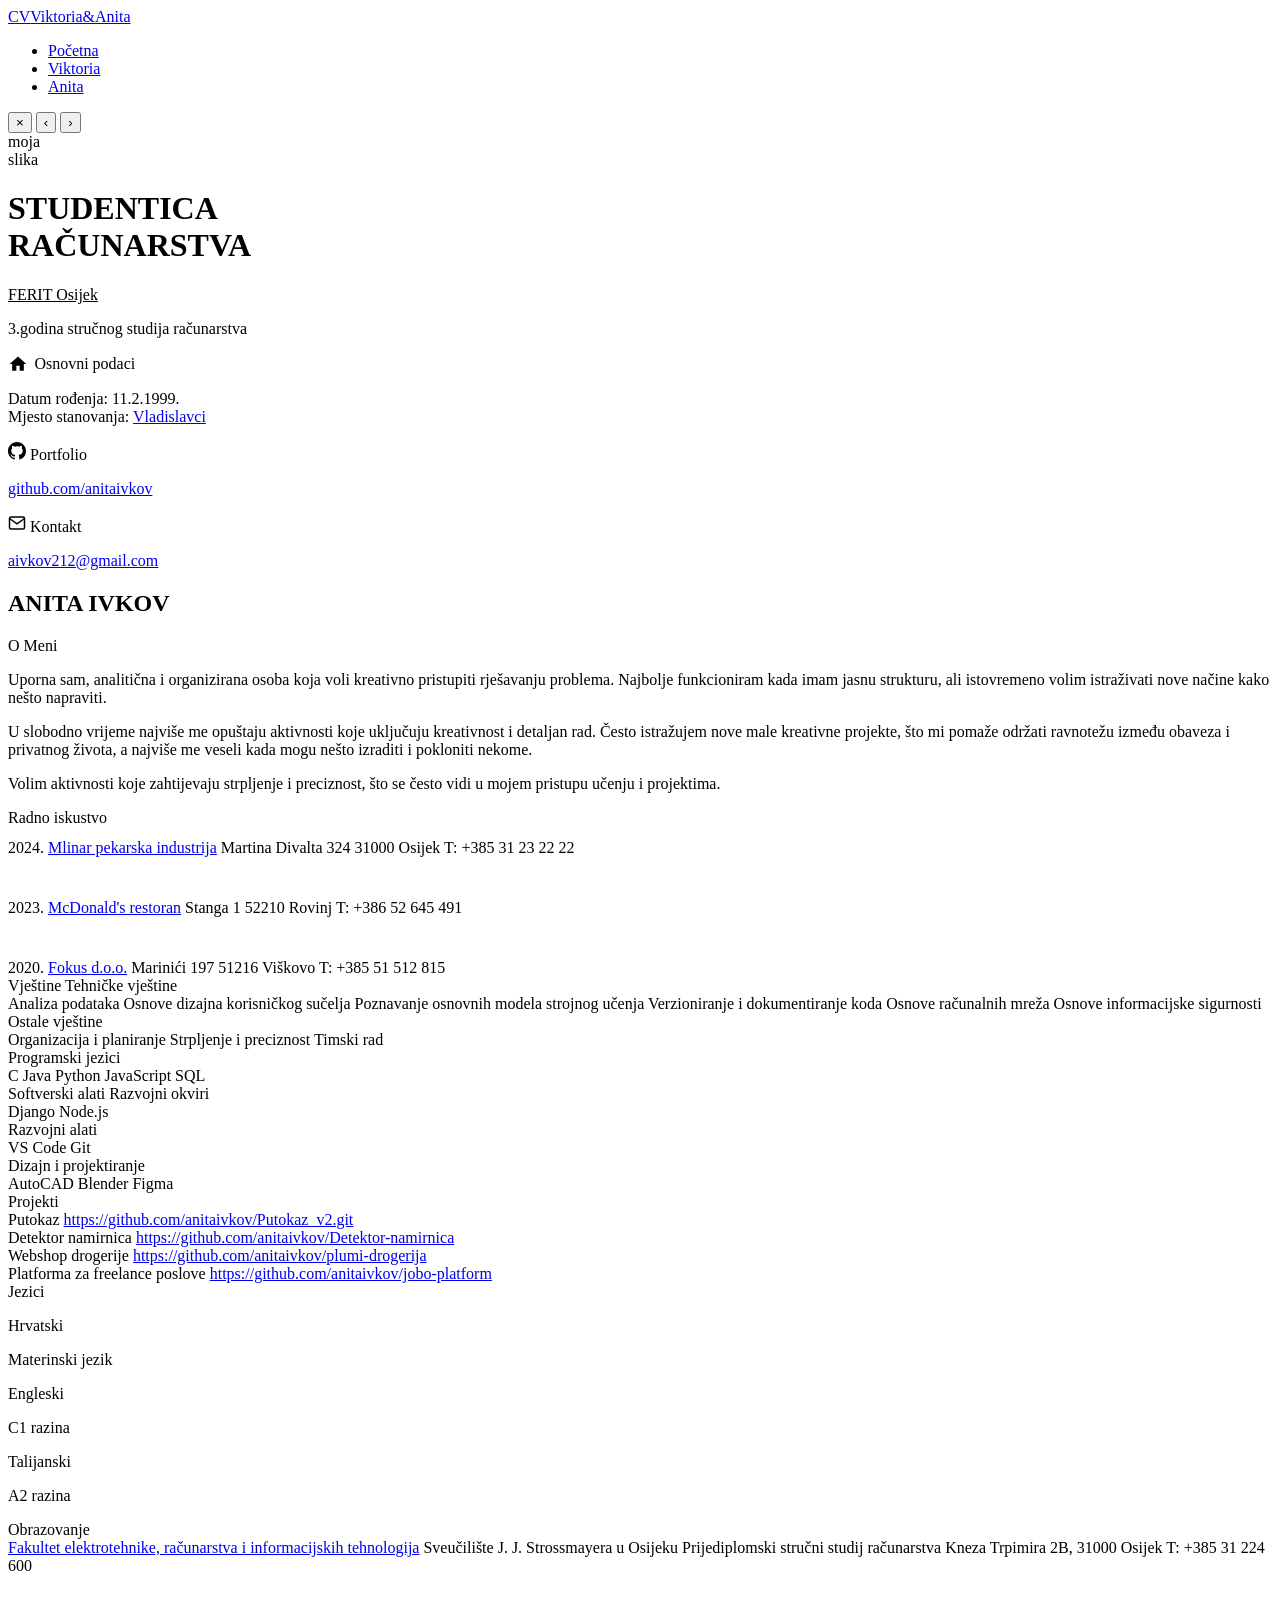
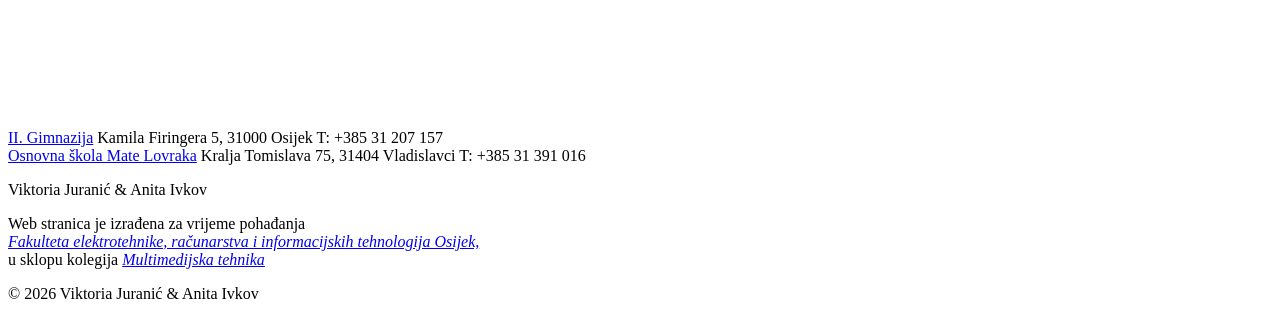
==== anita.html @ a688e369 "Add files via upload" ====
<!DOCTYPE html>
<html lang="hr">
<head>
    <meta charset="UTF-8">
    <meta name="viewport" content="width=device-width, initial-scale=1.0">
    <meta name="description" content="Anita Ivkov – portfolio, studentica FERIT Osijek">
    <title>Anita Ivkov – Portfolio</title>
    <link rel="icon" type="image/svg+xml" href="data:image/svg+xml,%3Csvg xmlns='http://www.w3.org/2000/svg' viewBox='0 0 32 32'%3E%3Crect width='32' height='32' rx='7' fill='%233D315B'/%3E%3Ctext x='50%25' y='50%25' dominant-baseline='central' text-anchor='middle' font-family='Arial Black,Arial,sans-serif' font-weight='900' font-size='13' fill='%23F8F991'%3ECV%3C/text%3E%3C/svg%3E">
    <link rel="stylesheet" href="css/style.css">
</head>
<body class="cv-body">

<nav class="navbar">
  <div class="container">
    <a href="index.html" class="nav-brand">CV<span>Viktoria&amp;Anita</span></a>
    <ul class="nav-links">
      <li><a href="index.html" >Početna</a></li>
      <li><a href="viktoria.html" >Viktoria</a></li>
      <li><a href="anita.html" class="active">Anita</a></li>
    </ul>
  </div>
</nav>

<!-- LIGHTBOX -->
<div id="lightbox" role="dialog" aria-label="Uvećana slika" aria-modal="true">
    <button id="lightbox-close" title="Zatvori (Esc)">×</button>
    <button id="lightbox-prev" title="Prethodna slika (←)">&#8249;</button>
    <button id="lightbox-next" title="Sljedeća slika (→)">&#8250;</button>
    <img id="lightbox-img" src="" alt="">
    <div id="lightbox-counter"></div>
</div>


<div class="cv-page">
  <div class="container">

    <!-- HERO KARTICA  -->
    <div class="cv-hero-card">

      <!-- Slika -->
      <div class="cv-hero-img-col">
        <div class="cv-img-placeholder"
             aria-label="Profilna fotografija">
          <img src="img/anita/profilna.png" alt="Anita Ivkov – profilna fotografija"
               onerror="this.style.display='none';this.parentElement.insertAdjacentHTML('beforeend','moja<br>slika')">
        </div>
      </div>

      <!-- Naslov i studij -->
      <div class="cv-hero-mid-col">
        <h1 class="cv-hero-title">STUDENTICA<br>RAČUNARSTVA</h1>
        <p class="cv-hero-school"><a href="https://www.ferit.unios.hr/" target="_blank" rel="noopener" style="color:inherit;">FERIT Osijek</a></p>
        <p class="cv-hero-program">3.godina stručnog studija računarstva</p>
      </div>

      <!-- Osnovni podaci + kontakt -->
      <div class="cv-hero-right-col">
        <div class="cv-infobox">
          <span class="cv-infobox-label" style="display:flex;align-items:center;gap:.4rem;"><svg xmlns="http://www.w3.org/2000/svg" width="20" height="20" viewBox="0 0 24 24" fill="currentColor" aria-hidden="true"><path d="M10 20v-6h4v6h5v-8h3L12 3 2 12h3v8z"/></svg>Osnovni podaci</span>
          <p class="cv-infobox-text">
            Datum rođenja: 11.2.1999.<br>
            Mjesto stanovanja: <a href="https://opcina-vladislavci.hr/" target="_blank" rel="noopener">Vladislavci</a>
          </p>
        </div>
        <div class="cv-contact-row">
          <div class="cv-contact-box">
            <p class="cv-contact-box-label">
              <svg xmlns="http://www.w3.org/2000/svg" width="18" height="18" viewBox="0 0 24 24" fill="currentColor" aria-hidden="true"><path d="M12 0C5.37 0 0 5.37 0 12c0 5.3 3.44 9.8 8.2 11.38.6.11.82-.26.82-.58v-2.02c-3.34.72-4.04-1.61-4.04-1.61-.55-1.39-1.34-1.76-1.34-1.76-1.09-.74.08-.73.08-.73 1.2.08 1.84 1.24 1.84 1.24 1.07 1.83 2.8 1.3 3.49 1 .1-.78.42-1.3.76-1.6-2.67-.3-5.47-1.33-5.47-5.93 0-1.31.47-2.38 1.24-3.22-.14-.3-.54-1.52.1-3.18 0 0 1.01-.32 3.3 1.23a11.5 11.5 0 0 1 3-.4c1.02.01 2.04.14 3 .4 2.28-1.55 3.29-1.23 3.29-1.23.65 1.66.24 2.88.12 3.18.77.84 1.23 1.91 1.23 3.22 0 4.61-2.81 5.63-5.48 5.92.43.37.81 1.1.81 2.22v3.29c0 .32.21.7.82.58A12.01 12.01 0 0 0 24 12C24 5.37 18.63 0 12 0z"/></svg>
              Portfolio
            </p>
            <a href="https://github.com/anitaivkov" target="_blank" rel="noopener">github.com/anitaivkov</a>
          </div>
          <div class="cv-contact-box">
            <p class="cv-contact-box-label">
              <svg xmlns="http://www.w3.org/2000/svg" width="18" height="18" viewBox="0 0 24 24" fill="none" stroke="currentColor" stroke-width="2" aria-hidden="true"><path d="M4 4h16c1.1 0 2 .9 2 2v12c0 1.1-.9 2-2 2H4c-1.1 0-2-.9-2-2V6c0-1.1.9-2 2-2z"/><polyline points="22,6 12,13 2,6"/></svg>
              Kontakt
            </p>
            <a href="mailto:aivkov212@gmail.com">aivkov212@gmail.com</a>
          </div>
        </div>
      </div>

    </div><!-- /cv-hero-card -->

    <!-- IME  -->
    <h2 class="cv-big-name">ANITA IVKOV</h2>

    <div class="cv-two-col" style="align-items: stretch;">

      <!-- Lijeva kolona -->
      <div class="cv-stack">

        <div class="cv-card cv-card-indigo">
          <span class="cv-card-title">O Meni</span>
          <p class="cv-bio">
            Uporna sam, analitična i organizirana osoba koja voli
            kreativno pristupiti rješavanju problema. Najbolje
            funkcioniram kada imam jasnu strukturu, ali istovremeno
            volim istraživati nove načine kako nešto napraviti.
          </p>
          <p class="cv-bio">
            U slobodno vrijeme najviše me opuštaju aktivnosti koje
            uključuju kreativnost i detaljan rad. Često istražujem
            nove male kreativne projekte, što mi pomaže održati
            ravnotežu između obaveza i privatnog života, a najviše
            me veseli kada mogu nešto izraditi i pokloniti nekome.
          </p>
          <p class="cv-bio">
            Volim aktivnosti koje zahtijevaju strpljenje i preciznost,
            što se često vidi u mojem pristupu učenju i projektima.
          </p>
        </div>

        <div class="cv-card" style="flex: 2; display:flex; flex-direction:column;">
          <span class="cv-card-title">Radno iskustvo</span>
          <div class="cv-timeline" style="flex:1; display:flex; flex-direction:column; justify-content:flex-start; gap:2.6rem; padding-top:.8rem;">
            <div class="cv-tl-item">
              <span class="cv-tl-year">2024.</span>
              <span class="cv-tl-name"><a href="https://mlinar.hr/hr" target="_blank" rel="noopener">Mlinar pekarska industrija</a></span>
              <span class="cv-tl-sub">Martina Divalta 324</span>
              <span class="cv-tl-sub">31000 Osijek</span>
              <span class="cv-tl-sub">T: +385 31 23 22 22</span>
            </div>
            <div class="cv-tl-item">
              <span class="cv-tl-year">2023.</span>
              <span class="cv-tl-name"><a href="https://www.mcdonalds.com/hr/hr-hr.html" target="_blank" rel="noopener">McDonald's restoran</a></span>
              <span class="cv-tl-sub">Stanga 1</span>
              <span class="cv-tl-sub">52210 Rovinj</span>
              <span class="cv-tl-sub">T: +386 52 645 491</span>
            </div>
            <div class="cv-tl-item">
              <span class="cv-tl-year">2020.</span>
              <span class="cv-tl-name"><a href="https://www.fokus.hr/" target="_blank" rel="noopener">Fokus d.o.o.</a></span>
              <span class="cv-tl-sub">Marinići 197</span>
              <span class="cv-tl-sub">51216 Viškovo</span>
              <span class="cv-tl-sub">T: +385 51 512 815</span>
            </div>
          </div>
        </div>

        <div class="cv-card cv-card-lime" style="flex: 1;">
          <span class="cv-card-title">Vještine</span>
          <span class="cv-group">Tehničke vještine</span>
          <div class="cv-pills">
            <span class="cv-pill">Analiza podataka</span>
            <span class="cv-pill">Osnove dizajna korisničkog sučelja</span>
            <span class="cv-pill">Poznavanje osnovnih modela strojnog učenja</span>
            <span class="cv-pill">Verzioniranje i dokumentiranje koda</span>
            <span class="cv-pill">Osnove računalnih mreža</span>
            <span class="cv-pill">Osnove informacijske sigurnosti</span>
          </div>
          <span class="cv-group">Ostale vještine</span>
          <div class="cv-pills">
            <span class="cv-pill">Organizacija i planiranje</span>
            <span class="cv-pill">Strpljenje i preciznost</span>
            <span class="cv-pill">Timski rad</span>
          </div>
        </div>

      </div><!-- /lijeva kolona -->

      <!-- Desna kolona -->
      <div class="cv-stack">

        <div class="cv-card cv-card-lime">
          <span class="cv-card-title">Programski jezici</span>
          <div class="cv-pills">
            <span class="cv-pill">C</span>
            <span class="cv-pill">Java</span>
            <span class="cv-pill">Python</span>
            <span class="cv-pill">JavaScript</span>
            <span class="cv-pill">SQL</span>
          </div>
        </div>

        <div class="cv-card cv-card-olive">
          <span class="cv-card-title">Softverski alati</span>
          <span class="cv-group">Razvojni okviri</span>
          <div class="cv-pills">
            <span class="cv-pill">Django</span>
            <span class="cv-pill">Node.js</span>
          </div>
          <span class="cv-group">Razvojni alati</span>
          <div class="cv-pills">
            <span class="cv-pill">VS Code</span>
            <span class="cv-pill">Git</span>
          </div>
          <span class="cv-group">Dizajn i projektiranje</span>
          <div class="cv-pills">
            <span class="cv-pill">AutoCAD</span>
            <span class="cv-pill">Blender</span>
            <span class="cv-pill">Figma</span>
          </div>
        </div>

        <div class="cv-card cv-card-dusk">
          <span class="cv-card-title">Projekti</span>
          <div class="cv-projects">
            <div>
              <span class="cv-proj-badge">Putokaz</span>
              <a class="cv-proj-url" href="https://github.com/anitaivkov/Putokaz_v2.git" target="_blank" rel="noopener">https://github.com/anitaivkov/Putokaz_v2.git</a>
              <img src="img/anita/proj_putokaz.jpg" data-full="img/anita/proj_putokaz.jpg"
                   data-group="putokaz"
                   alt="Putokaz – screenshot" class="gallery-img cv-proj-img" loading="lazy"
                   onerror="this.style.display='none'">
            </div>
            <div>
              <span class="cv-proj-badge">Detektor namirnica</span>
              <a class="cv-proj-url" href="https://github.com/anitaivkov/Detektor-namirnica" target="_blank" rel="noopener">https://github.com/anitaivkov/Detektor-namirnica</a>
              <div class="cv-proj-imgs">
                <img src="img/anita/proj_detektor1.png" data-full="img/anita/proj_detektor1.png"
                     data-group="detektor"
                     alt="Detektor namirnica – screenshot 1" class="gallery-img cv-proj-img" loading="lazy"
                     onerror="this.style.display='none'">
                <img src="img/anita/proj_detektor2.png" data-full="img/anita/proj_detektor2.png"
                     data-group="detektor"
                     alt="Detektor namirnica – screenshot 2" class="gallery-img cv-proj-img" loading="lazy"
                     onerror="this.style.display='none'">
                <img src="img/anita/proj_detektor3.png" data-full="img/anita/proj_detektor3.png"
                     data-group="detektor"
                     alt="Detektor namirnica – screenshot 3" class="gallery-img cv-proj-img" loading="lazy"
                     onerror="this.style.display='none'">
              </div>
            </div>
            <div>
              <span class="cv-proj-badge">Webshop drogerije</span>
              <a class="cv-proj-url" href="https://github.com/anitaivkov/plumi-drogerija" target="_blank" rel="noopener">https://github.com/anitaivkov/plumi-drogerija</a>
              <div class="cv-proj-imgs">
                <img src="img/anita/proj_webshop1.gif" data-full="img/anita/proj_webshop1.gif"
                     data-group="webshop"
                     alt="Webshop drogerije – screenshot 1" class="gallery-img cv-proj-img" loading="lazy"
                     onerror="this.style.display='none'">
                <img src="img/anita/proj_webshop2.gif" data-full="img/anita/proj_webshop2.gif"
                     data-group="webshop"
                     alt="Webshop drogerije – screenshot 2" class="gallery-img cv-proj-img" loading="lazy"
                     onerror="this.style.display='none'">
                <img src="img/anita/proj_webshop3.gif" data-full="img/anita/proj_webshop3.gif"
                     data-group="webshop"
                     alt="Webshop drogerije – screenshot 3" class="gallery-img cv-proj-img" loading="lazy"
                     onerror="this.style.display='none'">
              </div>
            </div>
            <div>
              <span class="cv-proj-badge">Platforma za freelance poslove</span>
              <a class="cv-proj-url" href="https://github.com/anitaivkov/jobo-platform" target="_blank" rel="noopener">https://github.com/anitaivkov/jobo-platform</a>
              <div class="cv-proj-imgs">
                <img src="img/anita/proj_jobo1.webp" data-full="img/anita/proj_jobo1.webp"
                     data-group="jobo"
                     alt="Jobo – screenshot 1" class="gallery-img cv-proj-img" loading="lazy"
                     onerror="this.style.display='none'">
                <img src="img/anita/proj_jobo2.webp" data-full="img/anita/proj_jobo2.webp"
                     data-group="jobo"
                     alt="Jobo – screenshot 2" class="gallery-img cv-proj-img" loading="lazy"
                     onerror="this.style.display='none'">
                <img src="img/anita/proj_jobo3.webp" data-full="img/anita/proj_jobo3.webp"
                     data-group="jobo"
                     alt="Jobo – screenshot 3" class="gallery-img cv-proj-img" loading="lazy"
                     onerror="this.style.display='none'">
              </div>
            </div>
          </div>
        </div>

        <div class="cv-card cv-card-olive" style="flex: 1;">
          <span class="cv-card-title">Jezici</span>
          <div class="cv-langs">
            <div class="cv-lang">
              <p class="cv-lang-name">Hrvatski</p>
              <p class="cv-lang-level">Materinski jezik</p>
            </div>
            <div class="cv-lang">
              <p class="cv-lang-name">Engleski</p>
              <p class="cv-lang-level">C1 razina</p>
            </div>
            <div class="cv-lang">
              <p class="cv-lang-name">Talijanski</p>
              <p class="cv-lang-level">A2 razina</p>
            </div>
          </div>
        </div>

      </div><!-- /desna kolona -->

    </div><!-- /cv-two-col -->

    <div class="cv-card">
      <span class="cv-card-title">Obrazovanje</span>
      <div class="cv-timeline">

        <div class="cv-tl-item">
          <span class="cv-tl-name"><a href="https://www.ferit.unios.hr/" target="_blank" rel="noopener">Fakultet elektrotehnike, računarstva i informacijskih tehnologija</a></span>
          <span class="cv-tl-name-gray">Sveučilište J. J. Strossmayera u Osijeku</span>
          <span class="cv-tl-sub">Prijediplomski stručni studij računarstva</span>
          <span class="cv-tl-sub">Kneza Trpimira 2B, 31000 Osijek</span>
          <span class="cv-tl-sub">T: +385 31 224 600</span>
          <div class="cv-tl-video">
            <div class="video-wrapper">
              <iframe src="https://www.youtube.com/embed/aRh134YM5xc?si=hfvJFSzWFa-Pr-2v" title="YouTube video player" frameborder="0" allow="accelerometer; autoplay; clipboard-write; encrypted-media; gyroscope; picture-in-picture; web-share" referrerpolicy="strict-origin-when-cross-origin" allowfullscreen></iframe>
            </div>
          </div>
        </div>

        <div class="cv-tl-item">
          <span class="cv-tl-name"><a href="https://gimnazija-druga-os.skole.hr/" target="_blank" rel="noopener">II. Gimnazija</a></span>
          <span class="cv-tl-sub">Kamila Firingera 5, 31000 Osijek</span>
          <span class="cv-tl-sub">T: +385 31 207 157</span>
          <img src="img/anita/gimnazija.jpg" data-full="img/anita/gimnazija.jpg"
               data-group="gimnazija"
               alt="II. Gimnazija Osijek" class="gallery-img cv-tl-img" loading="lazy"
               style="max-height: 700px;"
               onerror="this.style.display='none'">
        </div>

        <div class="cv-tl-item">
          <span class="cv-tl-name"><a href="https://os-mlovraka-vladislavci.skole.hr/" target="_blank" rel="noopener">Osnovna škola Mate Lovraka</a></span>
          <span class="cv-tl-sub">Kralja Tomislava 75, 31404 Vladislavci</span>
          <span class="cv-tl-sub">T: +385 31 391 016</span>
          <img src="img/anita/osnovna.jpg" data-full="img/anita/osnovna.jpg"
               data-group="osnovna"
               alt="OŠ Mate Lovraka Vladislavci" class="gallery-img cv-tl-img" loading="lazy"
               onerror="this.style.display='none'">
        </div>

      </div>
    </div><!-- /obrazovanje -->

  </div><!-- /container -->
</div><!-- /cv-page -->

<footer class="footer">
  <div class="container">
    <div class="footer-inner">
      <p class="footer-name">Viktoria Juranić &amp; Anita Ivkov</p>
      <p class="footer-info">
        Web stranica je izrađena za vrijeme pohađanja
        <br><a href="https://www.ferit.unios.hr" target="_blank" rel="noopener">
            <em>Fakulteta elektrotehnike, računarstva i informacijskih tehnologija Osijek, </em></a>
        <br>u sklopu kolegija
            <a href="https://www.ferit.unios.hr/upisi-i-studijski-programi/strucni-prijediplomski-studij#racunarstvo#SR6-02"
            target="_blank" rel="noopener"><em>Multimedijska tehnika</em></a>
      </p>
      <p class="footer-copy">&copy; 2026 Viktoria Juranić &amp; Anita Ivkov</p>
    </div>
  </div>
</footer>

<script src="js/main.js"></script>
</body>
</html>
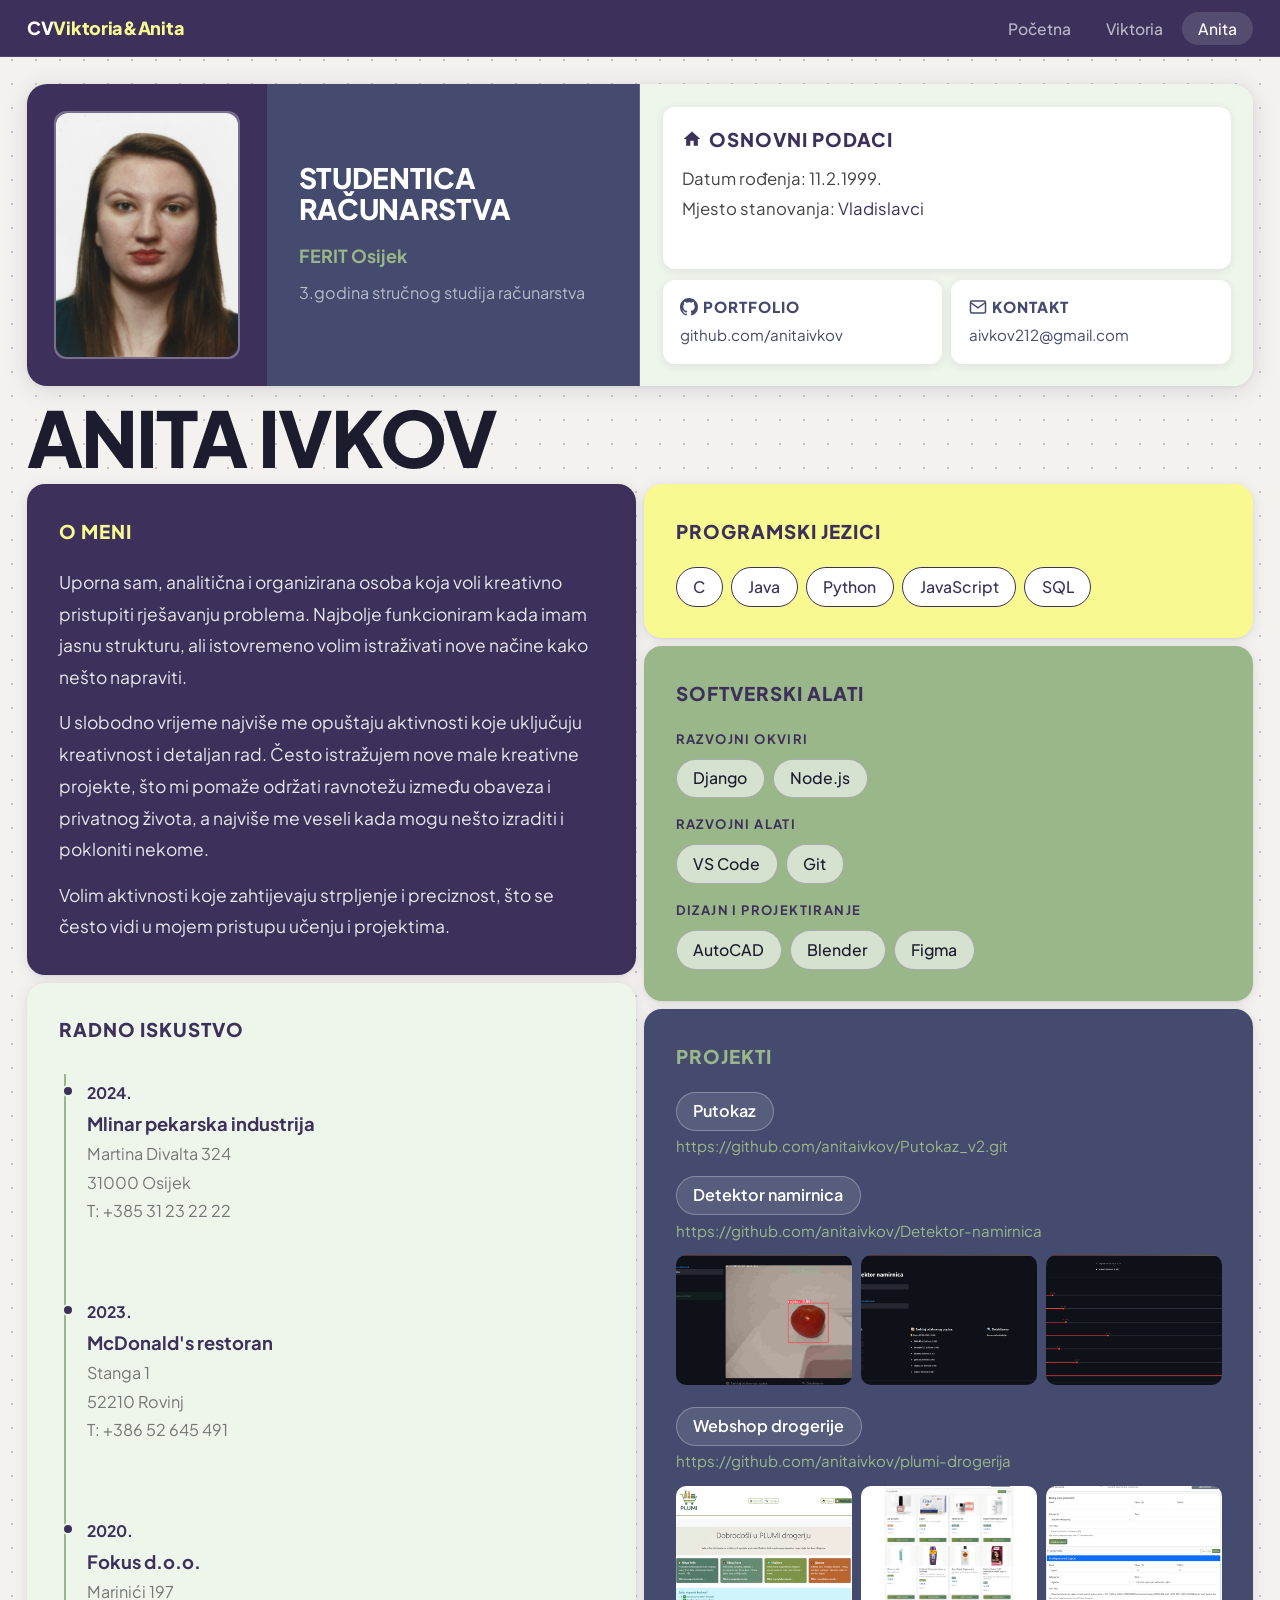
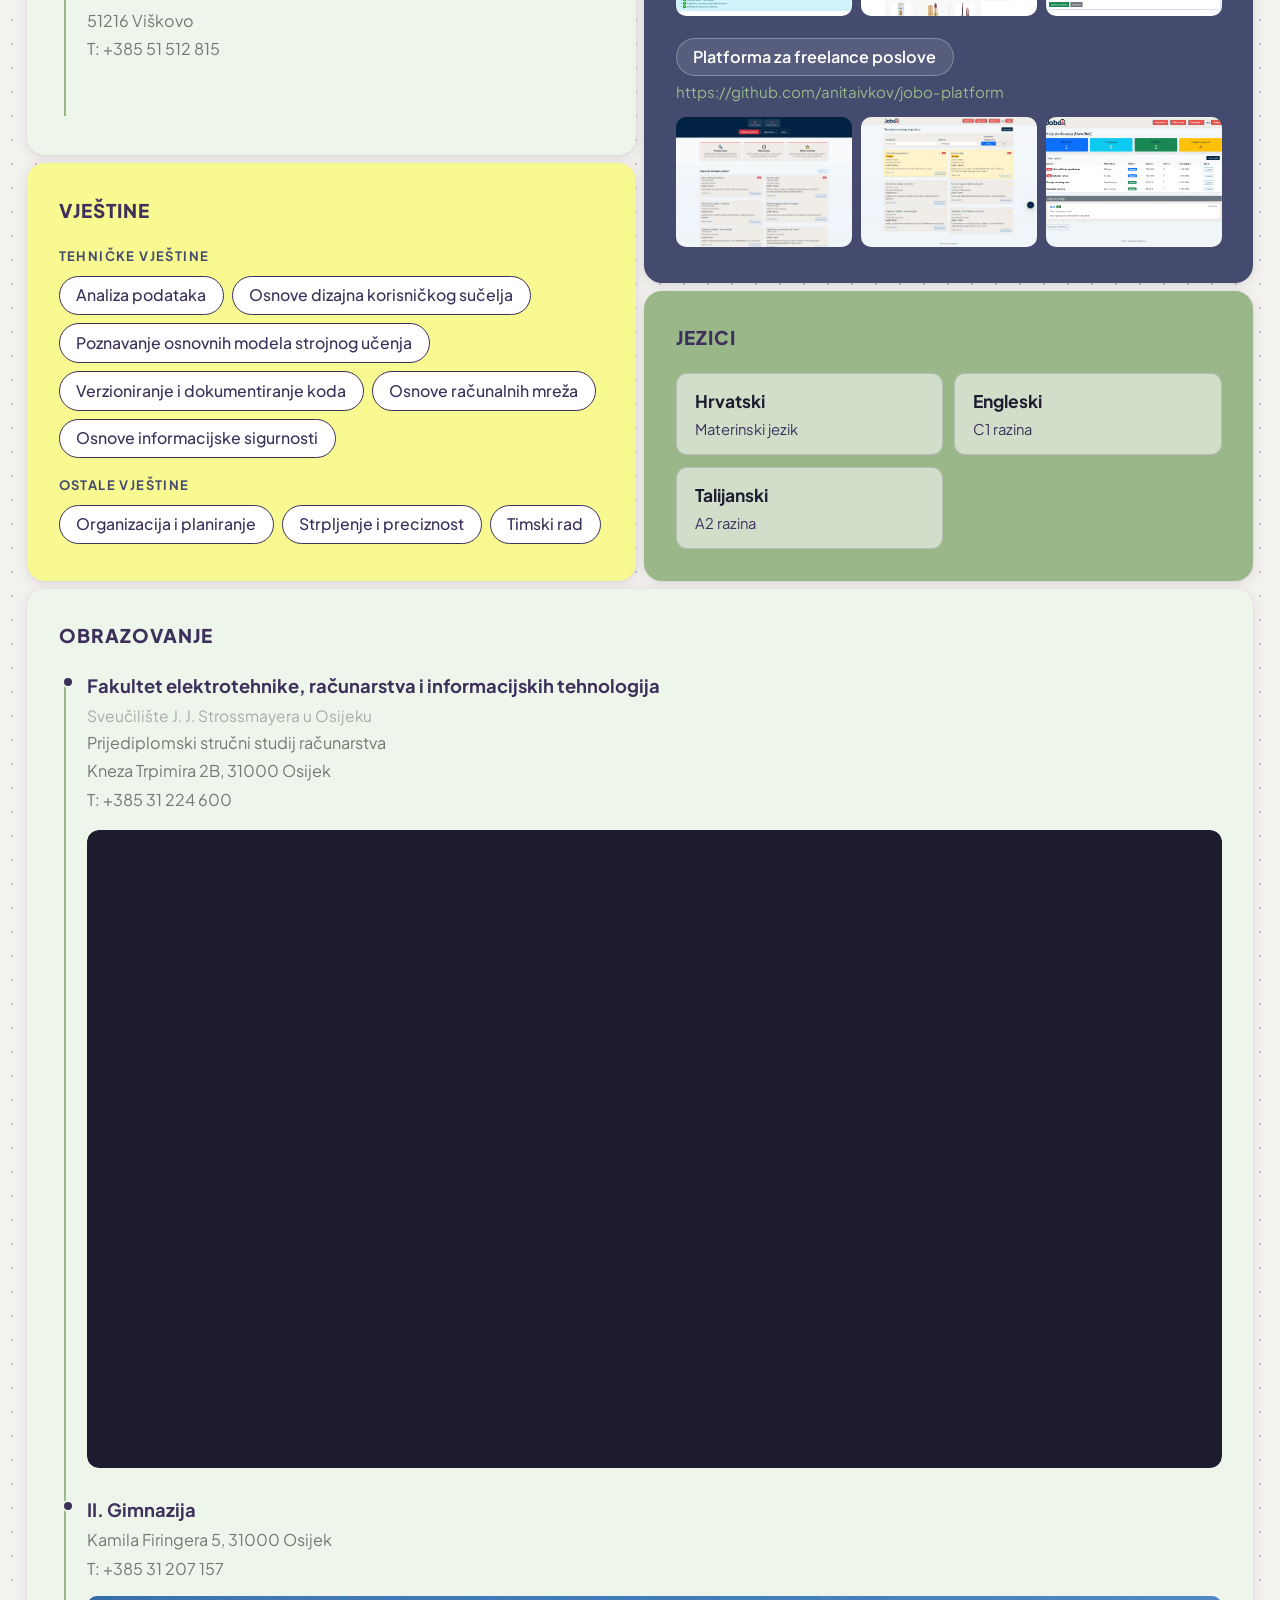
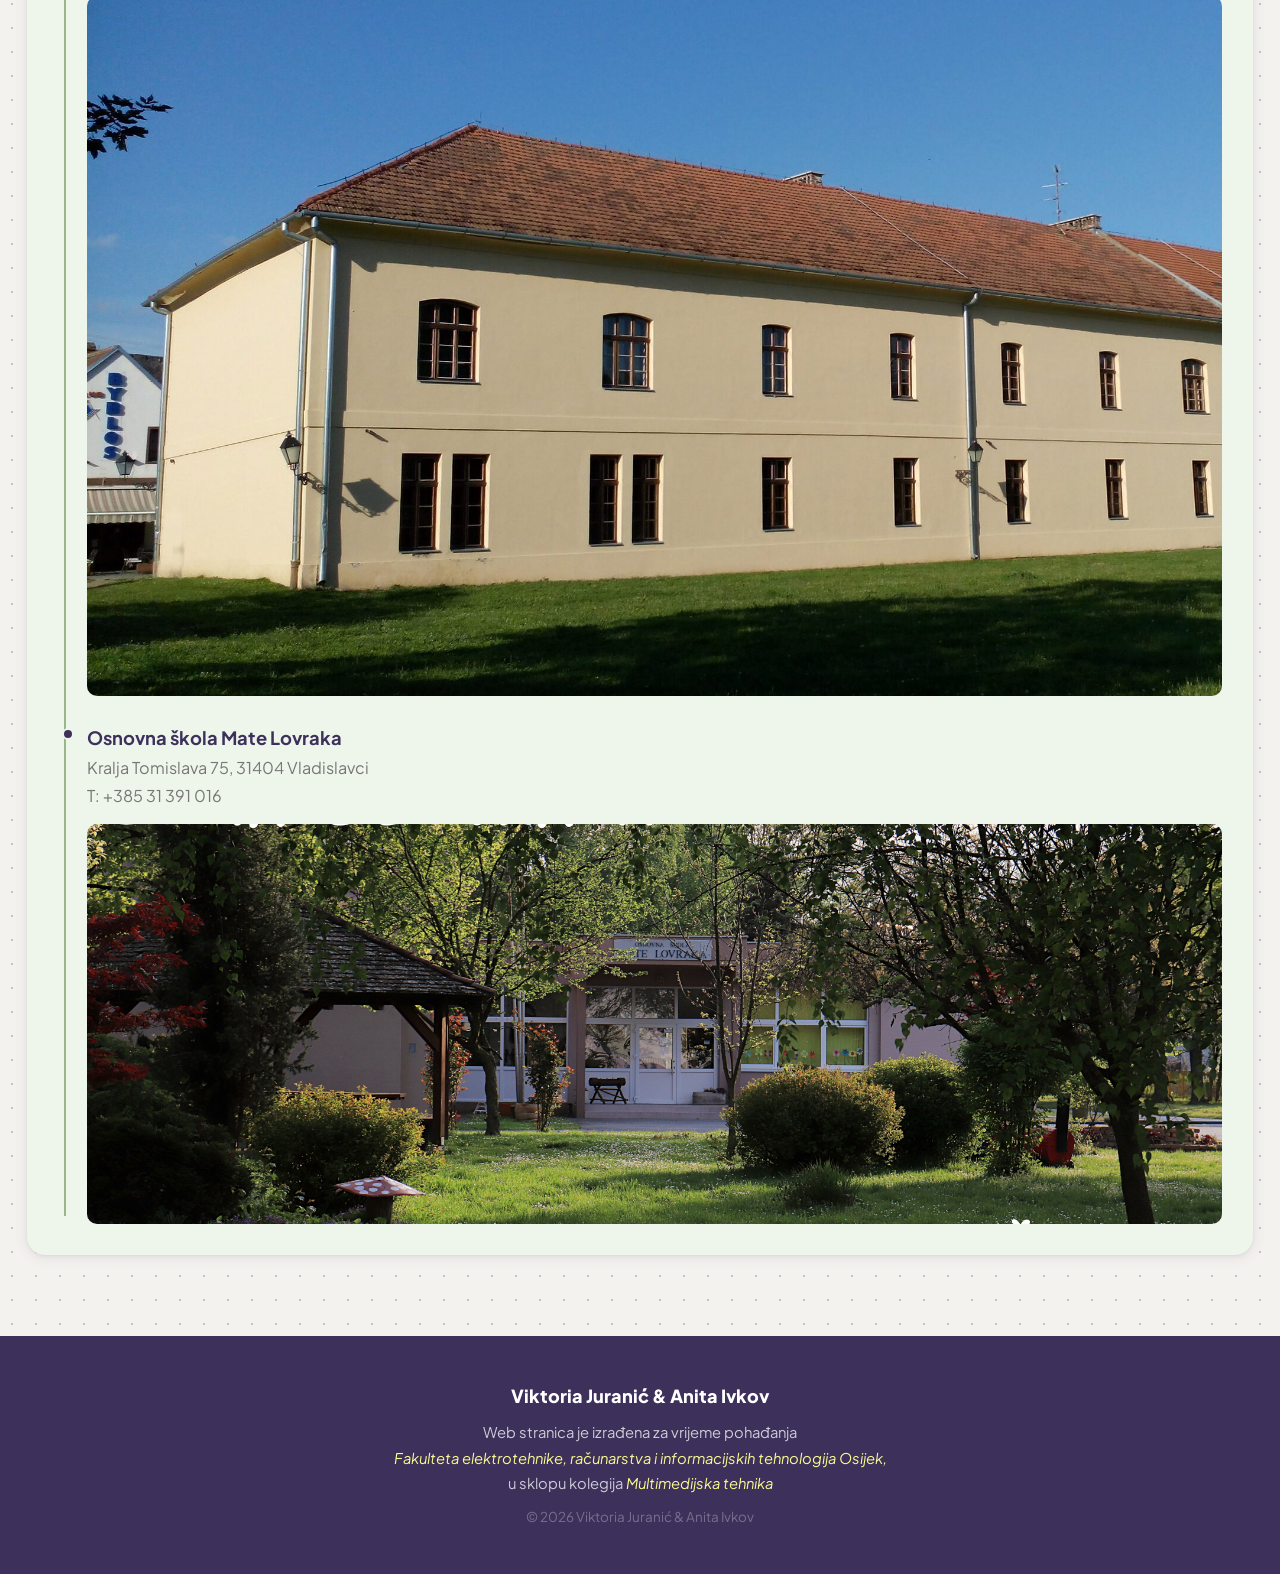
==== commit 209b8d37: "Update anita.html" ====
--- a/anita.html
+++ b/anita.html
@@ -42,6 +42,8 @@
         <div class="cv-img-placeholder"
              aria-label="Profilna fotografija">
           <img src="img/anita/profilna.png" alt="Anita Ivkov – profilna fotografija"
+               class="gallery-img" data-full="img/anita/profilna.png" data-group="profilna-anita"
+               style="cursor:zoom-in;"
                onerror="this.style.display='none';this.parentElement.insertAdjacentHTML('beforeend','moja<br>slika')">
         </div>
       </div>
--- a/css/style.css
+++ b/css/style.css
@@ -0,0 +1,6 @@
+﻿@import url('https://fonts.googleapis.com/css2?family=Plus+Jakarta+Sans:ital,wght@0,300;0,400;0,500;0,600;0,700;0,800;0,900;1,400&display=swap');
+@import url('base.css');
+@import url('navbar.css');
+@import url('index.css');
+@import url('components.css');
+@import url('cv.css');
